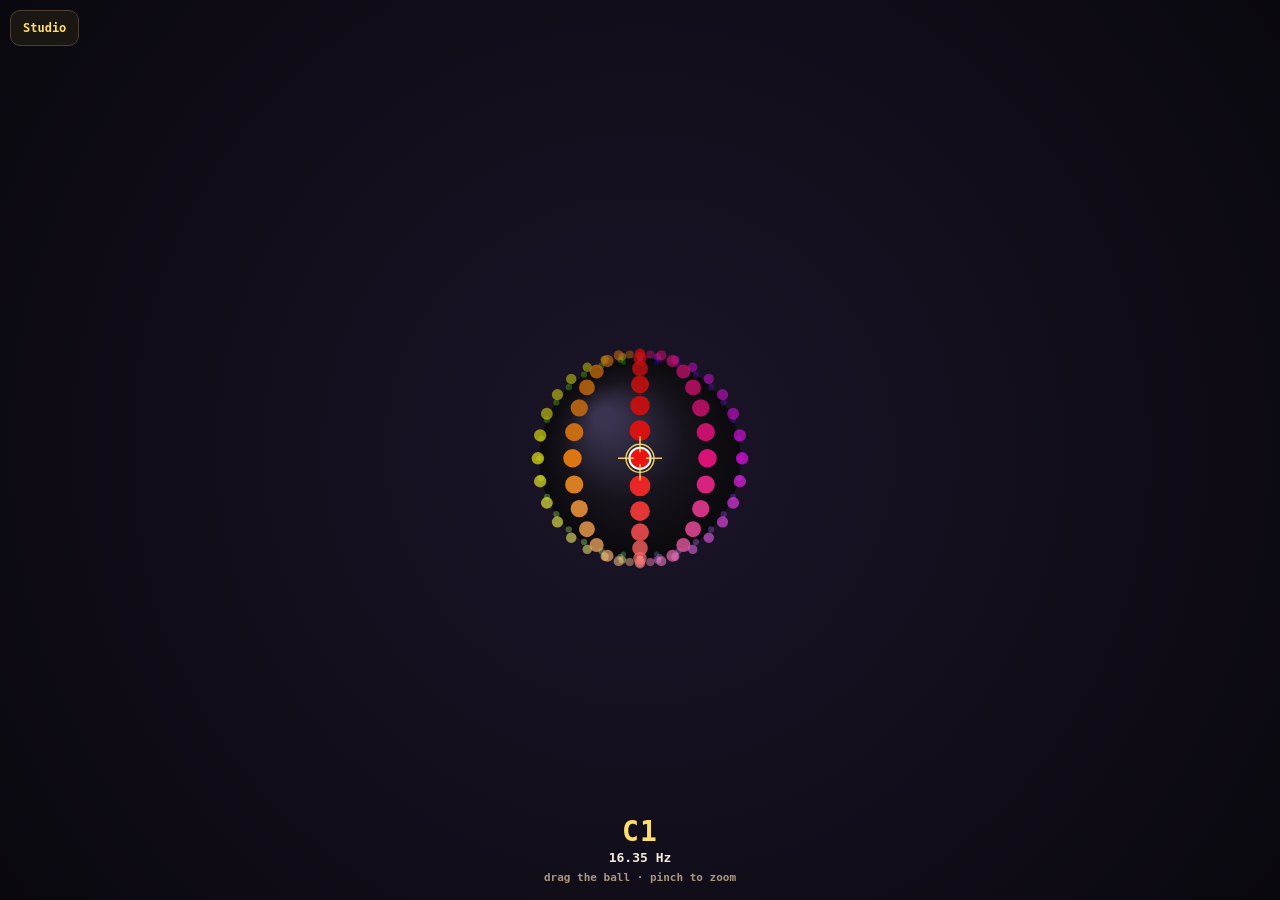
==== ball.html @ cb69eb80 "Import SAM-PLE studio from hosted Grok site (2026-10-12)" ====
<!DOCTYPE html>
<html lang="en">
<head>
<meta charset="UTF-8"/>
<meta name="viewport" content="width=device-width, initial-scale=1, viewport-fit=cover"/>
<title>Spectrum Ball</title>
<style>
:root { --text:#fff8e8; --accent:#ffe066; }
* { box-sizing:border-box; }
html,body { margin:0; height:100%; background:#07060a; color:var(--text);
  font-family:"IBM Plex Mono",ui-monospace,Menlo,monospace; overflow:hidden;
  -webkit-user-select:none; user-select:none; -webkit-touch-callout:none; -webkit-tap-highlight-color:transparent; }
canvas { display:block; width:100%; height:100%; touch-action:none; }
.ui { position:fixed; inset:0; pointer-events:none; }
.ui a, .ui button { pointer-events:auto; font:inherit; cursor:pointer; }
.top { position:absolute; top:max(10px, env(safe-area-inset-top)); left:10px; right:10px; display:flex; gap:8px; }
a.back { text-decoration:none; background:#1a1612; border:1px solid #4a4036; border-radius:10px; padding:10px 12px; font-weight:800; font-size:12px; color:#ffe066; }
.hud { position:absolute; left:0; right:0; bottom:max(16px, env(safe-area-inset-bottom)); text-align:center; pointer-events:none; }
.hud b { display:block; font-size:28px; color:#ffe066; letter-spacing:.04em; }
.hud span { display:block; margin-top:2px; font-size:13px; font-weight:800; color:#f4ecdf; }
.hud small { display:block; margin-top:6px; font-size:11px; color:#a89880; font-weight:700; }
</style>
</head>
<body>
<canvas id="view"></canvas>
<div class="ui">
  <div class="top"><a class="back" href="/studio.html">Studio</a></div>
  <div class="hud" id="hud"><b>—</b><span>— Hz</span><small>drag the ball · pinch to zoom</small></div>
</div>
<script>
const NAMES=["C","C#","D","D#","E","F","F#","G","G#","A","A#","B"];
function noteName(m){ return NAMES[((m%12)+12)%12]+Math.floor(m/12); }
function hz(m){ return 440*Math.pow(2,(m-69)/12); }
function fmtHz(f){
  if(f>=100) return f.toFixed(1)+" Hz";
  if(f>=10) return f.toFixed(2)+" Hz";
  return f.toFixed(3)+" Hz";
}
function hsl(m){
  const pc=((m%12)+12)%12, oct=Math.floor(m/12);
  return [pc*30, 85, 42+Math.max(0,Math.min(8,oct+1))*4];
}
const points=[];
for(let o=-8;o<=8;o++){
  for(let pc=0;pc<12;pc++){
    const midi=(o+1)*12+pc;
    const v=(o+8)/16;
    const phi=v*Math.PI;
    const theta=(pc/12)*Math.PI*2;
    const y=Math.cos(phi);
    const r=Math.sin(phi);
    points.push({midi,x:Math.cos(theta)*r,y,z:Math.sin(theta)*r,pc});
  }
}
let focus=12;
try{
  const p=JSON.parse(localStorage.getItem("studio-project")||"null");
  if(p&&Number.isFinite(p.lastHit)) focus=p.lastHit;
}catch(e){}
function byMidi(m){ return points.find(p=>p.midi===m)||points[0]; }
function orientOf(p){
  const yaw=Math.atan2(-p.x, p.z);
  const z1=-p.x*Math.sin(yaw)+p.z*Math.cos(yaw);
  const pitch=Math.atan2(p.y, z1);
  return {yaw,pitch};
}
let yaw=0, pitch=0, dist=3.4, bob=0;
let target=orientOf(byMidi(focus));
yaw=target.yaw; pitch=target.pitch;
let settling=false, dragging=false;
const cv=document.getElementById("view");
const ctx=cv.getContext("2d");
let W=1,H=1,DPR=1;
function resize(){
  DPR=Math.min(2, devicePixelRatio||1);
  W=innerWidth; H=innerHeight;
  cv.width=Math.floor(W*DPR); cv.height=Math.floor(H*DPR);
  ctx.setTransform(DPR,0,0,DPR,0,0);
}
addEventListener("resize", resize); resize();
function wrap(d){ while(d>Math.PI) d-=Math.PI*2; while(d<-Math.PI) d+=Math.PI*2; return d; }
function rot(p){
  const x1=p.x*Math.cos(yaw)+p.z*Math.sin(yaw);
  const z1=-p.x*Math.sin(yaw)+p.z*Math.cos(yaw);
  const y2=p.y*Math.cos(pitch)-z1*Math.sin(pitch);
  const z2=p.y*Math.sin(pitch)+z1*Math.cos(pitch);
  return {x:x1,y:y2,z:z2};
}
function project(p){
  const s=rot(p);
  const f=(Math.min(W,H)*0.38)/(dist-s.z);
  return {sx:W/2+s.x*f, sy:H/2-s.y*f+bob, z:s.z, f, midi:p.midi};
}
function nearest(x,y,limit){
  let best=null, bestD=limit*limit;
  for(const p of points){
    const q=project(p);
    if(q.z<0.05) continue;
    const d=(q.sx-x)*(q.sx-x)+(q.sy-y)*(q.sy-y);
    if(d<bestD){ bestD=d; best=p; }
  }
  return best;
}
function facing(){ return nearest(W/2, H/2+bob, 1e9); }
let ac, osc, gainN;
function audio(){
  if(ac) return;
  ac=new (window.AudioContext||window.webkitAudioContext)();
  osc=ac.createOscillator();
  osc.type="triangle";
  gainN=ac.createGain(); gainN.gain.value=0.0001;
  osc.connect(gainN); gainN.connect(ac.destination);
  osc.frequency.value=Math.max(1,hz(focus));
  osc.start();
}
function sound(m){
  audio();
  if(ac.state==="suspended") ac.resume();
  const now=ac.currentTime;
  const f=Math.max(1,hz(m));
  osc.frequency.cancelScheduledValues(now);
  osc.frequency.setValueAtTime(Math.max(1, osc.frequency.value||f), now);
  osc.frequency.exponentialRampToValueAtTime(f, now+0.07);
  gainN.gain.cancelScheduledValues(now);
  gainN.gain.setTargetAtTime(0.22, now, 0.03);
}
function hush(){
  if(!gainN||!ac) return;
  gainN.gain.cancelScheduledValues(ac.currentTime);
  gainN.gain.setTargetAtTime(0.0001, ac.currentTime, 0.12);
}
function saveFocus(){
  try{
    const raw=localStorage.getItem("studio-project");
    const p=raw?JSON.parse(raw):{v:1,tracks:[]};
    p.lastHit=focus; p.keyRoot=focus;
    localStorage.setItem("studio-project", JSON.stringify(p));
  }catch(e){}
}
function setFocus(m, play){
  focus=m;
  target=orientOf(byMidi(m));
  settling=true;
  saveFocus();
  if(play) sound(m);
  const hud=document.getElementById("hud");
  hud.querySelector("b").textContent=noteName(m);
  hud.querySelector("span").textContent=fmtHz(hz(m));
}
setFocus(focus, false);
function frame(t){
  bob=Math.sin(t/900)*10;
  if(settling && !dragging){
    yaw+=wrap(target.yaw-yaw)*0.12;
    pitch+=wrap(target.pitch-pitch)*0.12;
    if(Math.abs(wrap(target.yaw-yaw))<0.002 && Math.abs(wrap(target.pitch-pitch))<0.002){
      yaw=target.yaw; pitch=target.pitch; settling=false;
    }
  }
  ctx.clearRect(0,0,W,H);
  const sky=ctx.createRadialGradient(W/2,H/2,20,W/2,H/2,Math.max(W,H)*0.7);
  sky.addColorStop(0,"#1a1428"); sky.addColorStop(1,"#07060a");
  ctx.fillStyle=sky; ctx.fillRect(0,0,W,H);
  const sil=(Math.min(W,H)*0.38)/dist;
  const gx=W/2, gy=H/2+bob;
  ctx.beginPath(); ctx.arc(gx, gy+sil*0.08, sil*0.92, 0, Math.PI*2);
  ctx.fillStyle="rgba(0,0,0,.45)"; ctx.fill();
  const body=ctx.createRadialGradient(gx-sil*0.35, gy-sil*0.4, sil*0.1, gx, gy, sil);
  body.addColorStop(0,"#3a3450"); body.addColorStop(0.55,"#16131c"); body.addColorStop(1,"#0a090c");
  ctx.beginPath(); ctx.arc(gx, gy, sil, 0, Math.PI*2); ctx.fillStyle=body; ctx.fill();
  const drawn=points.map(p=>({p,q:project(p)})).sort((a,b)=>a.q.z-b.q.z);
  for(const {p,q} of drawn){
    if(q.z<-0.15) continue;
    const front=Math.max(0, Math.min(1, (q.z+0.15)/1.15));
    const [hh,s,l]=hsl(p.midi);
    const rad=Math.max(2, q.f*0.055)*(0.45+front*0.9);
    ctx.globalAlpha=0.25+front*0.75;
    ctx.beginPath(); ctx.arc(q.sx, q.sy, rad, 0, Math.PI*2);
    ctx.fillStyle=`hsl(${hh} ${s}% ${l}%)`;
    ctx.fill();
    if(p.midi===focus){
      ctx.globalAlpha=1;
      ctx.lineWidth=2;
      ctx.strokeStyle="#fff";
      ctx.stroke();
    }
  }
  ctx.globalAlpha=1;
  ctx.strokeStyle="rgba(255,224,102,.9)";
  ctx.lineWidth=1.5;
  ctx.beginPath(); ctx.arc(W/2, H/2+bob, 14, 0, Math.PI*2); ctx.stroke();
  ctx.beginPath();
  ctx.moveTo(W/2-22, H/2+bob); ctx.lineTo(W/2-6, H/2+bob);
  ctx.moveTo(W/2+6, H/2+bob); ctx.lineTo(W/2+22, H/2+bob);
  ctx.moveTo(W/2, H/2+bob-22); ctx.lineTo(W/2, H/2+bob-6);
  ctx.moveTo(W/2, H/2+bob+6); ctx.lineTo(W/2, H/2+bob+22);
  ctx.stroke();
  requestAnimationFrame(frame);
}
requestAnimationFrame(frame);
let ptr=null, pinch=null, moved=0;
cv.addEventListener("pointerdown", e=>{
  cv.setPointerCapture(e.pointerId);
  if(!ptr){ ptr={id:e.pointerId,x:e.clientX,y:e.clientY}; moved=0; dragging=true; settling=false; audio(); }
  else if(!pinch){ pinch={id:e.pointerId,x:e.clientX,y:e.clientY,dist}; }
});
cv.addEventListener("pointermove", e=>{
  if(pinch && (e.pointerId===pinch.id || (ptr&&e.pointerId===ptr.id))){
    const a=e.pointerId===ptr.id?e:null;
    return;
  }
  if(!ptr || e.pointerId!==ptr.id) return;
  const dx=e.clientX-ptr.x, dy=e.clientY-ptr.y;
  moved+=Math.abs(dx)+Math.abs(dy);
  ptr.x=e.clientX; ptr.y=e.clientY;
  yaw+=dx*0.008;
  pitch=Math.max(-1.2, Math.min(1.2, pitch+dy*0.008));
  const face=facing();
  if(face && face.midi!==focus){
    focus=face.midi;
    const hud=document.getElementById("hud");
    hud.querySelector("b").textContent=noteName(focus);
    hud.querySelector("span").textContent=fmtHz(hz(focus));
    sound(focus);
  }
});
function endPtr(e){
  if(pinch && e.pointerId===pinch.id){ pinch=null; return; }
  if(!ptr || e.pointerId!==ptr.id) return;
  dragging=false;
  ptr=null;
  if(moved<10){
    const hit=nearest(e.clientX, e.clientY, 36);
    if(hit){ setFocus(hit.midi, true); return; }
  }
  const face=facing();
  if(face) setFocus(face.midi, true);
  else hush();
}
cv.addEventListener("pointerup", endPtr);
cv.addEventListener("pointercancel", endPtr);
cv.addEventListener("wheel", e=>{
  e.preventDefault();
  dist=Math.max(1.8, Math.min(6.5, dist+e.deltaY*0.002));
},{passive:false});
const touches=new Map();
cv.addEventListener("touchstart", e=>{
  for(const t of e.changedTouches) touches.set(t.identifier,{x:t.clientX,y:t.clientY});
},{passive:true});
cv.addEventListener("touchmove", e=>{
  if(touches.size<2) {
    for(const t of e.changedTouches) if(touches.has(t.identifier)) touches.set(t.identifier,{x:t.clientX,y:t.clientY});
    return;
  }
  e.preventDefault();
  const ids=[...touches.keys()];
  const a=e.touches[0], b=e.touches[1];
  if(!a||!b) return;
  const prevA=touches.get(a.identifier), prevB=touches.get(b.identifier);
  if(prevA&&prevB){
    const d0=Math.hypot(prevA.x-prevB.x, prevA.y-prevB.y);
    const d1=Math.hypot(a.clientX-b.clientX, a.clientY-b.clientY);
    if(d0>0) dist=Math.max(1.8, Math.min(6.5, dist*(d0/d1)));
  }
  touches.set(a.identifier,{x:a.clientX,y:a.clientY});
  touches.set(b.identifier,{x:b.clientX,y:b.clientY});
},{passive:false});
cv.addEventListener("touchend", e=>{ for(const t of e.changedTouches) touches.delete(t.identifier); },{passive:true});
</script>
</body>
</html>
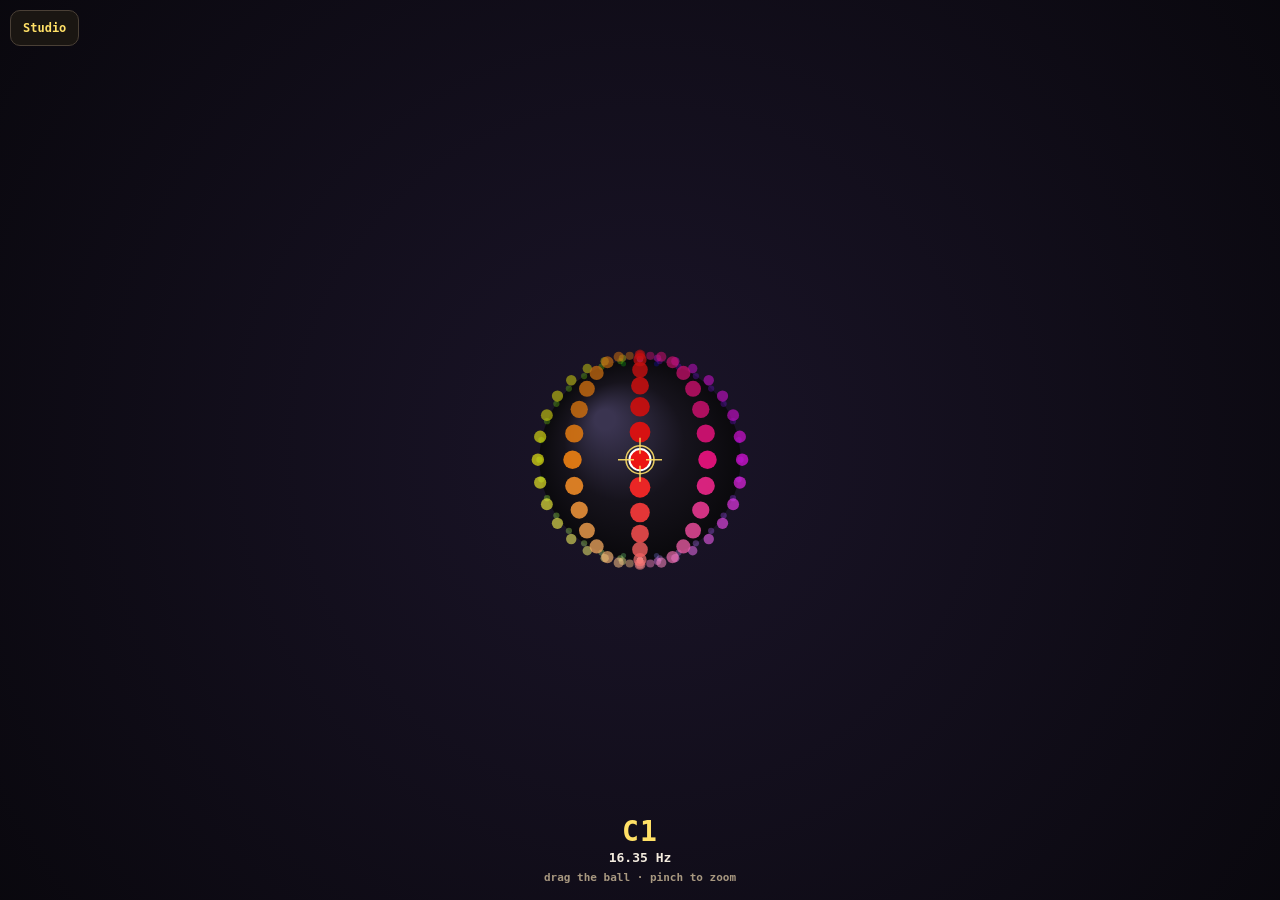
==== commit 35b6c2da: "Rebrand app to MUZIK" ====
--- a/ball.html
+++ b/ball.html
@@ -3,7 +3,7 @@
 <head>
 <meta charset="UTF-8"/>
 <meta name="viewport" content="width=device-width, initial-scale=1, viewport-fit=cover"/>
-<title>Spectrum Ball</title>
+<title>MUZIK Ball</title>
 <style>
 :root { --text:#fff8e8; --accent:#ffe066; }
 * { box-sizing:border-box; }
